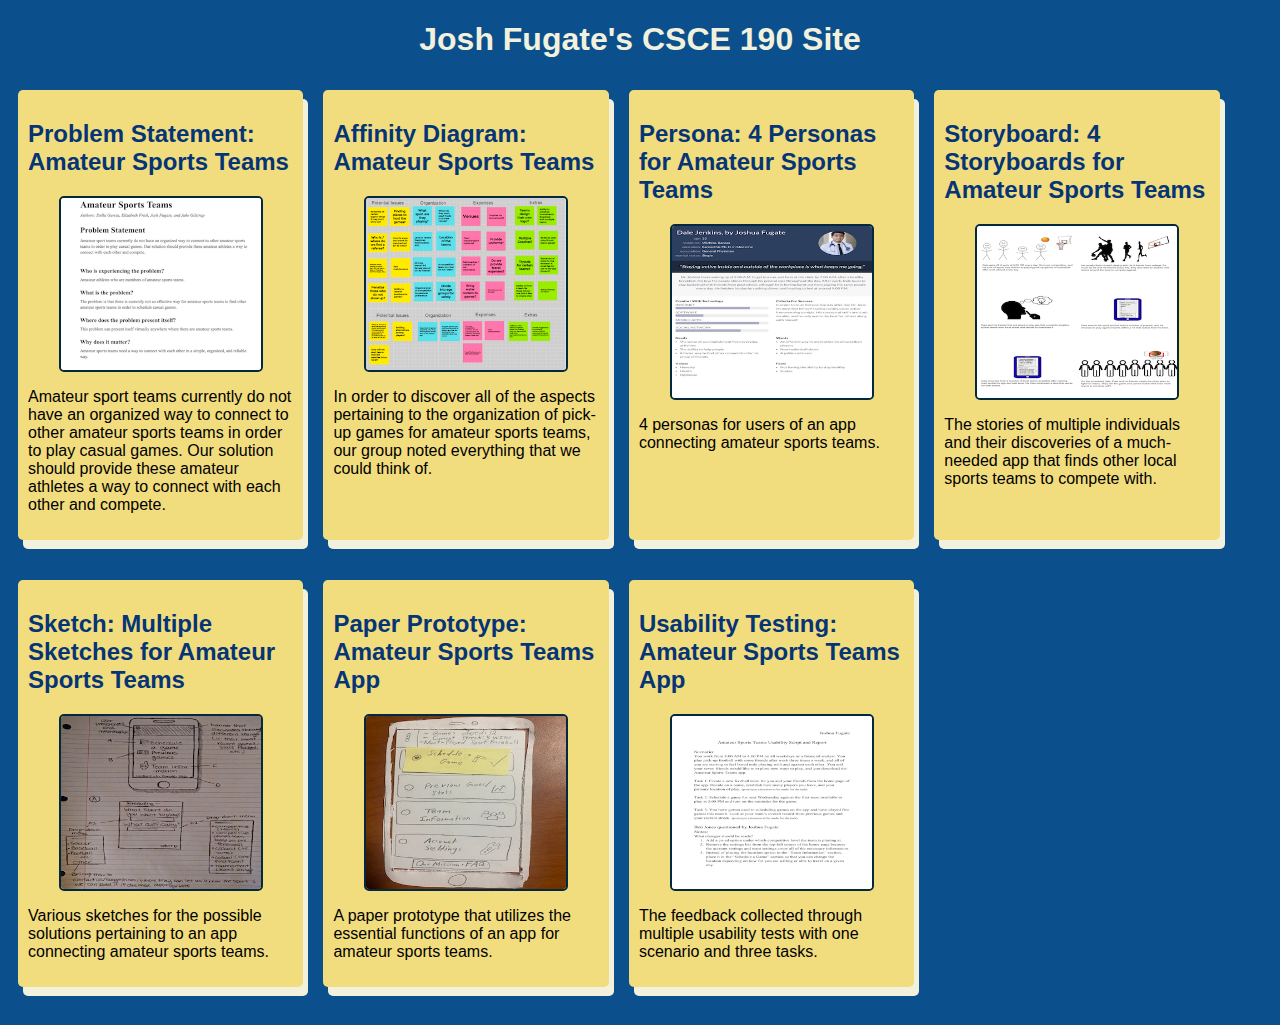
==== index.html @ d5a1d290 "Add files via upload" ====
<!DOCTYPE html>
    <html>
        <head>
            <title>CSCE 190: Josh Fugate</title>
            <link rel="stylesheet" href="styles.css">
        </head>
        <body>
            <h1>Josh Fugate's CSCE 190 Site</h1>

        <div class="assignments"> 
            <!-- Problem Statement Assignment --> 
            <section class="assignment">
                <a href="files/problem-statement.pdf"><h2>Problem Statement: Amateur Sports Teams</h2></a>
                <a href="files/problem-statement.pdf"><img src="images/problem-statement.png"></a>
                    <p>
                        Amateur sport teams currently do not have an organized way to connect to other amateur sports teams in order to play casual games. Our solution should provide these amateur athletes a way to connect with each other and compete.
                    </p>
            </section>

            <!-- Affinity Diagram Assignment -->
            <section class="assignment">
                <a href="files/affinity-diagram.pdf"><h2>Affinity Diagram: Amateur Sports Teams</h2></a>
                <a href="files/affinity-diagram.pdf"><img src="images/affinity-diagram.png"></a>
                    <p>
                        In order to discover all of the aspects pertaining to the organization of pick-up games for amateur sports teams, our group noted everything that we could think of.
                    </p>
            </section>

            <!-- Persona Assignment -->
            <section class="assignment">
                <a href="files/persona.pdf"><h2>Persona: 4 Personas for Amateur Sports Teams</h2></a>
                <a href="files/persona.pdf"><img src="images/persona.png"></a>
                    <p>
                        4 personas for users of an app connecting amateur sports teams.
                    </p>
            </section>

            <!-- Storyboard Assignment -->
            <section class="assignment">
                <a href="files/story-board.pdf"><h2>Storyboard: 4 Storyboards for Amateur Sports Teams</h2></a>
                <a href="files/story-board.pdf"><img src="images/storyboard.png"></a>
                    <p>
                        The stories of multiple individuals and their discoveries of a much-needed app that finds other local sports teams to compete with.
                    </p>
            </section>

            <!-- Sketches Assignment -->
            <section class="assignment">
                <a href="files/sketch.pdf"><h2>Sketch: Multiple Sketches for Amateur Sports Teams</h2></a>
                <a href="files/sketch.pdf"><img src="images/sketch.png"></a>
                    <p>
                        Various sketches for the possible solutions pertaining to an app connecting amateur sports teams.
                    </p>
            </section>

            <!-- Paper Prototype Assignment -->
            <section class="assignment">
                <a href="https://www.youtube.com/watch?v=mbvHG2L5EU8"><h2>Paper Prototype: Amateur Sports Teams App</h2></a>
                <a href="https://www.youtube.com/watch?v=mbvHG2L5EU8"><img src="images/paper-prototype.png"></a>
                    <p>
                        A paper prototype that utilizes the essential functions of an app for amateur sports teams.
                    </p>
            </section>

            <!-- Usability Testing Script Assignment -->
            <section class="assignment">
                <a href="files/usability-testing-script.pdf"><h2>Usability Testing: Amateur Sports Teams App</h2></a>
                <a href="files/usability-testing-script.pdf"><img src="images/usability-testing-script.png"></a>
                    <p>
                        The feedback collected through multiple usability tests with one scenario and three tasks.
                    </p>
            </section>
        </div>
    </body>
</html>
---- styles.css ----
body {
    background:#0B508C;
    font-family:Arial, Helvetica, sans-serif;
}

.assignments {
    display:flex;
    flex-wrap:wrap;
}

.assignment {
    width:21%;
    padding:10px;
    margin:10px;
    margin-bottom: 30px;
    background:#F2DD7E;
    border-radius:5px;
    box-shadow: 5px 9px #F2F1DE;
}

.assignment img {
    width:200px;
    border: 2px solid#032940;
    margin-right:20px;
    border-radius:5px;
    display:block;
    margin:auto;
}

h1 {
    color:#F2F1DE;
    text-align:center;
}

a {
    text-decoration:none;
    color:#053576;
}

.assignment a:hover {
    color:#F2F1DE;
}
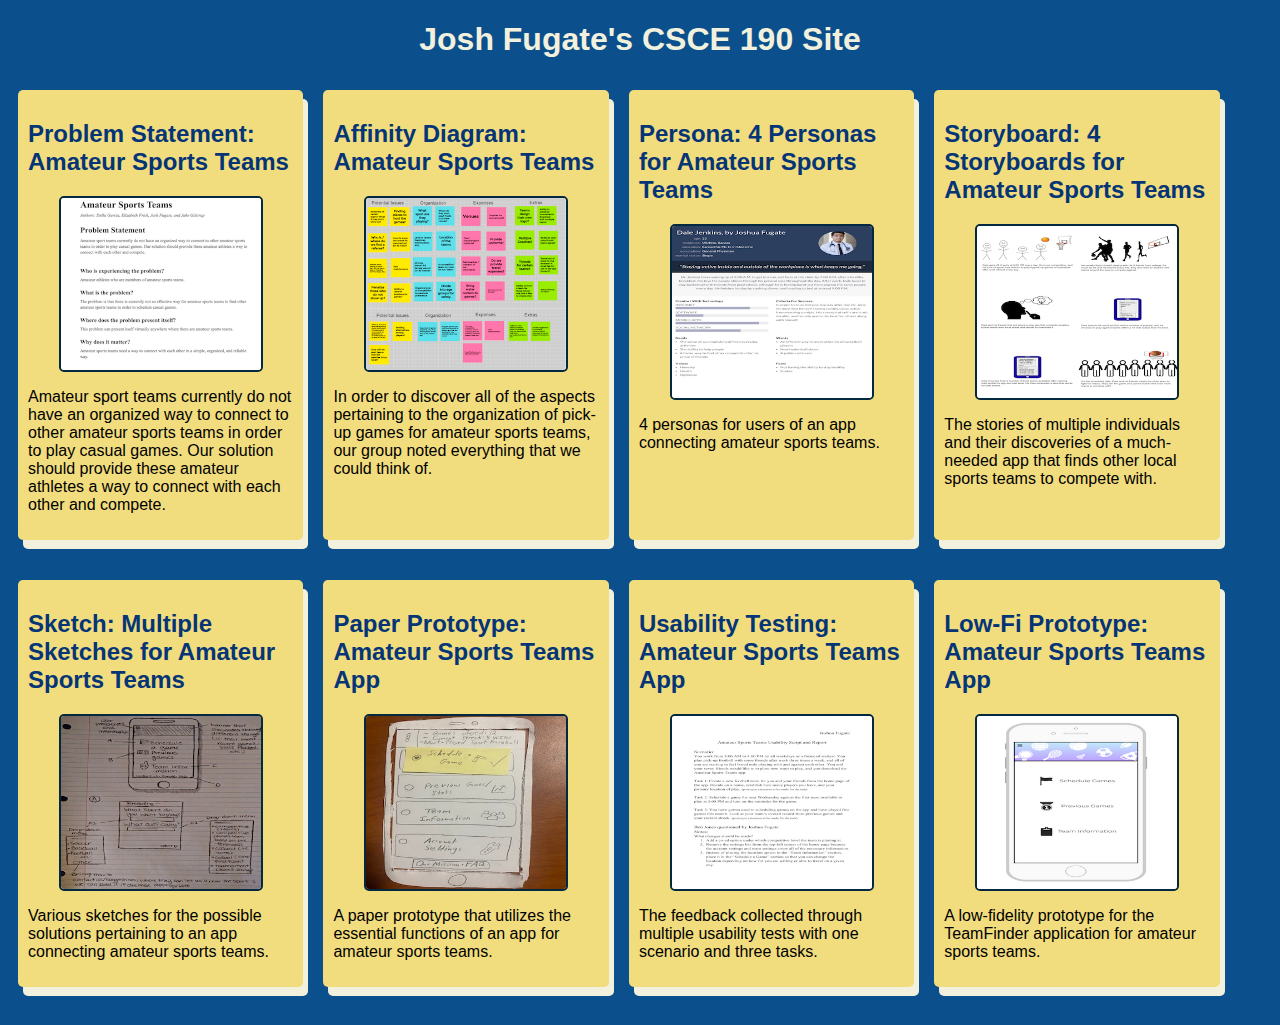
==== commit 696a1817: "Add files via upload" ====
--- a/index.html
+++ b/index.html
@@ -70,6 +70,15 @@
                         The feedback collected through multiple usability tests with one scenario and three tasks.
                     </p>
             </section>
+
+            <!-- Low-fi Prototype Assignment -->
+            <section class="assignment">
+                <a href="low-fi-prototype/index.html"><h2>Low-Fi Prototype: Amateur Sports Teams App</h2></a>
+                <a href="low-fi-prototype/index.html"><img src="images/low-fi-prototype.png"></a>
+                    <p>
+                        A low-fidelity prototype for the TeamFinder application for amateur sports teams.
+                    </p>
+            </section>
         </div>
     </body>
 </html>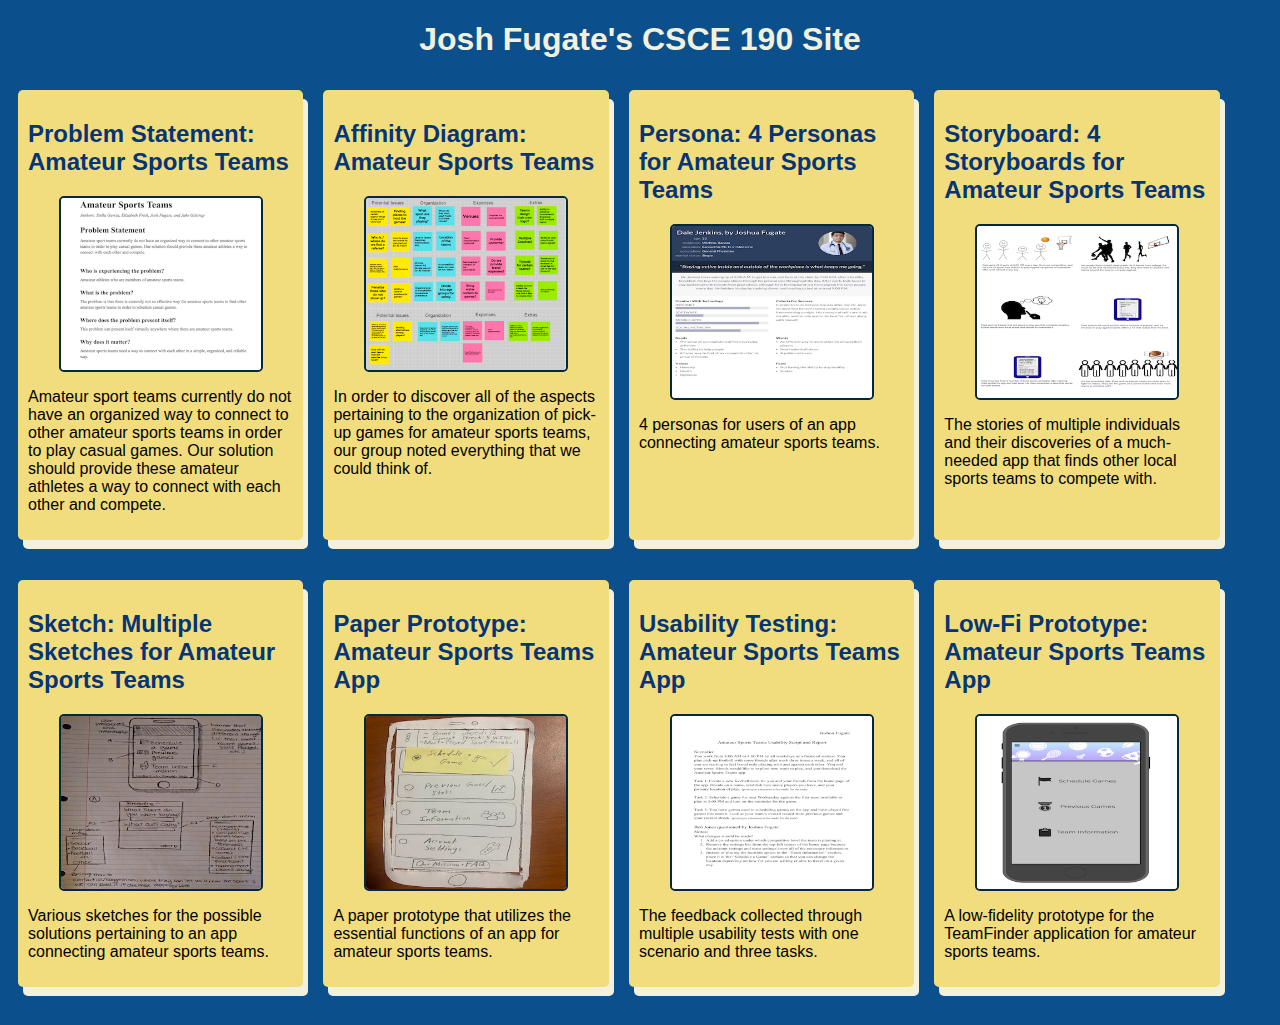
==== commit fef39ea3: "Add files via upload" ====
--- a/index.html
+++ b/index.html
@@ -73,8 +73,8 @@
 
             <!-- Low-fi Prototype Assignment -->
             <section class="assignment">
-                <a href="low-fi-prototype/index.html"><h2>Low-Fi Prototype: Amateur Sports Teams App</h2></a>
-                <a href="low-fi-prototype/index.html"><img src="images/low-fi-prototype.png"></a>
+                <a href="files/low-fi-prototype/index.html"><h2>Low-Fi Prototype: Amateur Sports Teams App</h2></a>
+                <a href="files/low-fi-prototype/index.html"><img src="images/low-fi-prototype.png"></a>
                     <p>
                         A low-fidelity prototype for the TeamFinder application for amateur sports teams.
                     </p>
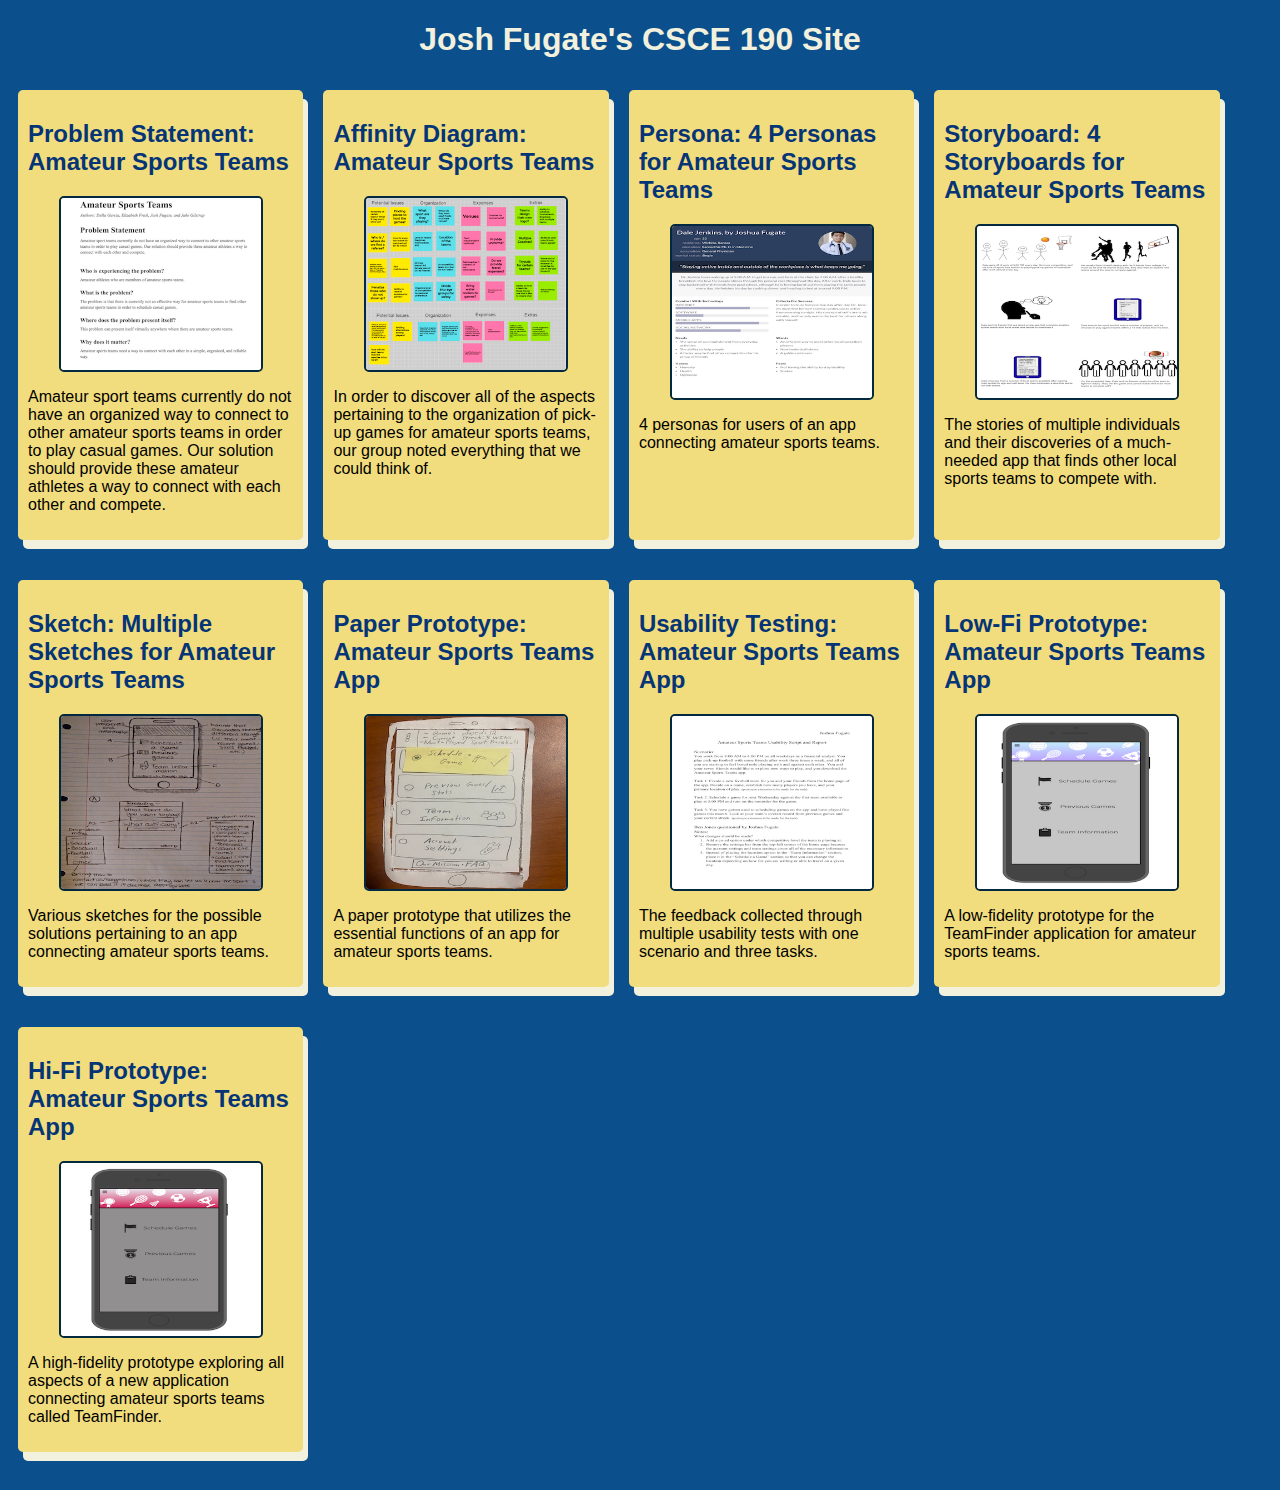
==== commit 4a7b57ed: "Add files via upload" ====
--- a/index.html
+++ b/index.html
@@ -79,6 +79,15 @@
                         A low-fidelity prototype for the TeamFinder application for amateur sports teams.
                     </p>
             </section>
+
+            <!-- Hi-fi Prototype Assignment -->
+            <section class="assignment">
+                <a href="files/hi-fi-prototype/index.html"><h2>Hi-Fi Prototype: Amateur Sports Teams App</h2></a>
+                <a href="files/hi-fi-prototype/index.html"><img src="images/hi-fi-prototype.png"></a>
+                    <p>
+                        A high-fidelity prototype exploring all aspects of a new application connecting amateur sports teams called TeamFinder.
+                    </p>
+            </section>
         </div>
     </body>
 </html>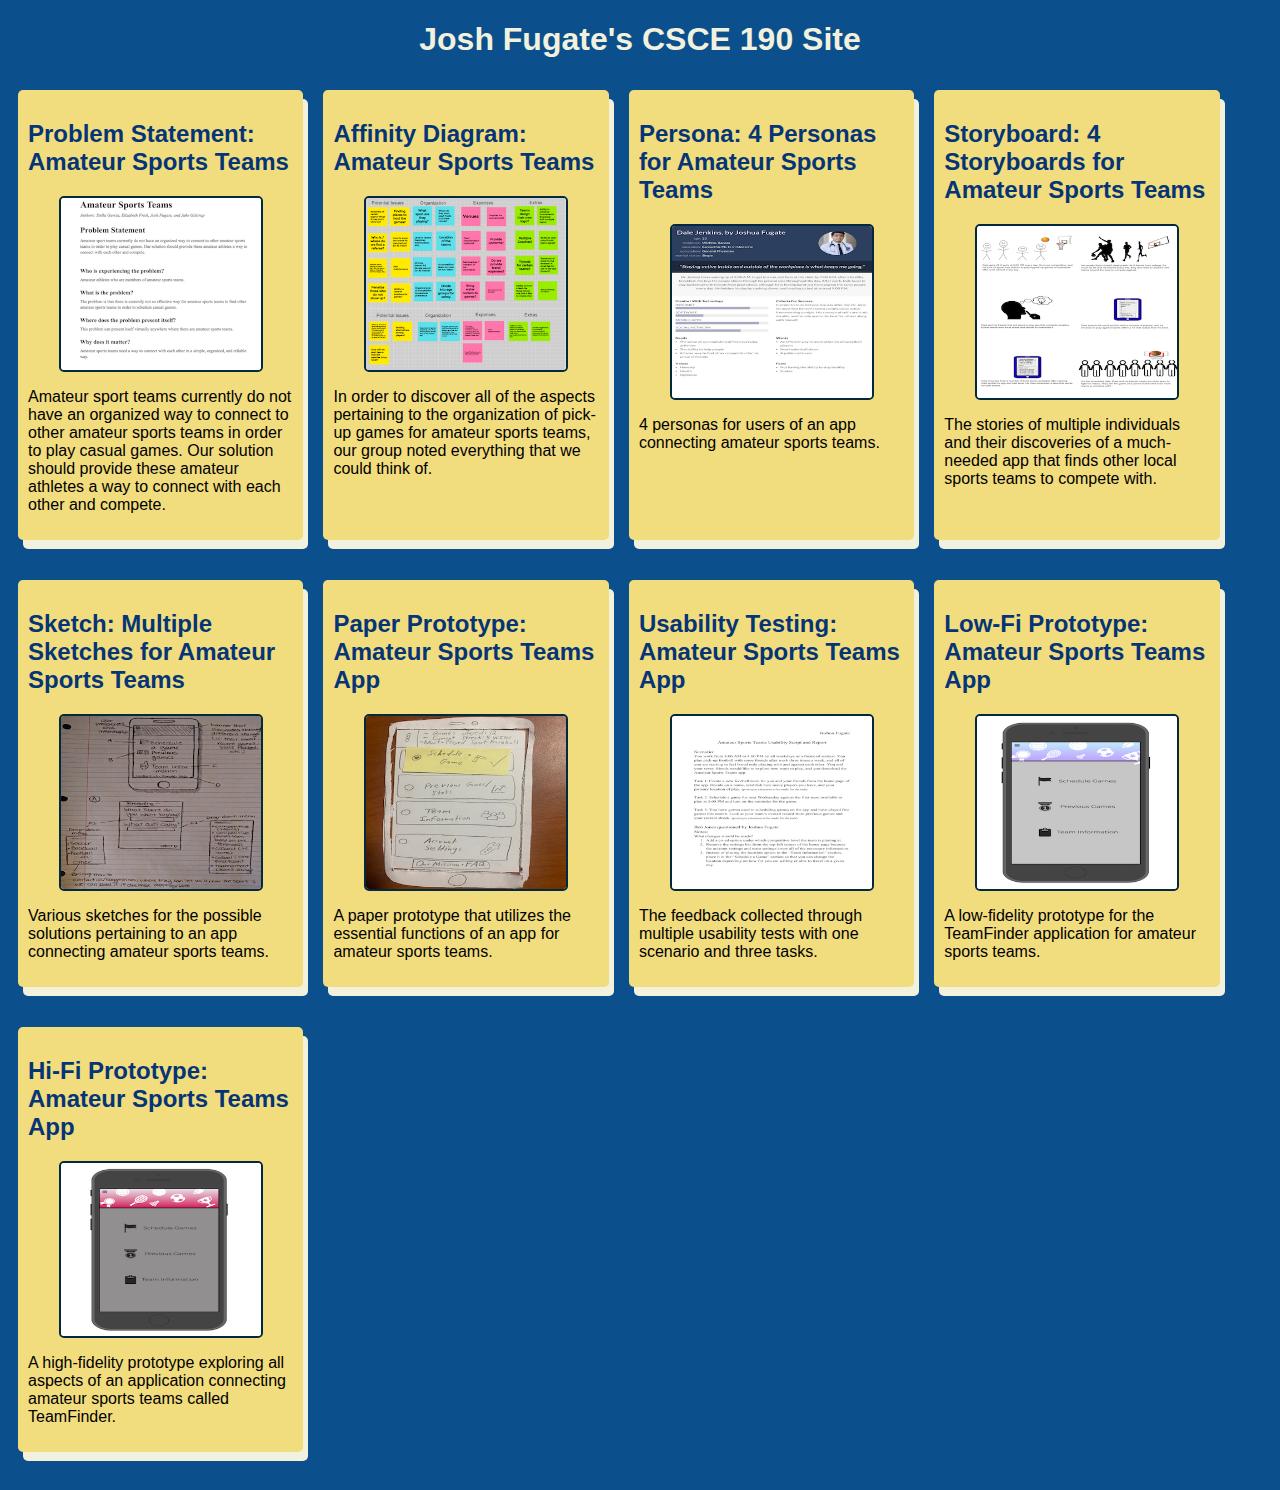
==== commit c2181300: "Add files via upload" ====
--- a/index.html
+++ b/index.html
@@ -85,7 +85,7 @@
                 <a href="files/hi-fi-prototype/index.html"><h2>Hi-Fi Prototype: Amateur Sports Teams App</h2></a>
                 <a href="files/hi-fi-prototype/index.html"><img src="images/hi-fi-prototype.png"></a>
                     <p>
-                        A high-fidelity prototype exploring all aspects of a new application connecting amateur sports teams called TeamFinder.
+                        A high-fidelity prototype exploring all aspects of an application connecting amateur sports teams called TeamFinder.
                     </p>
             </section>
         </div>
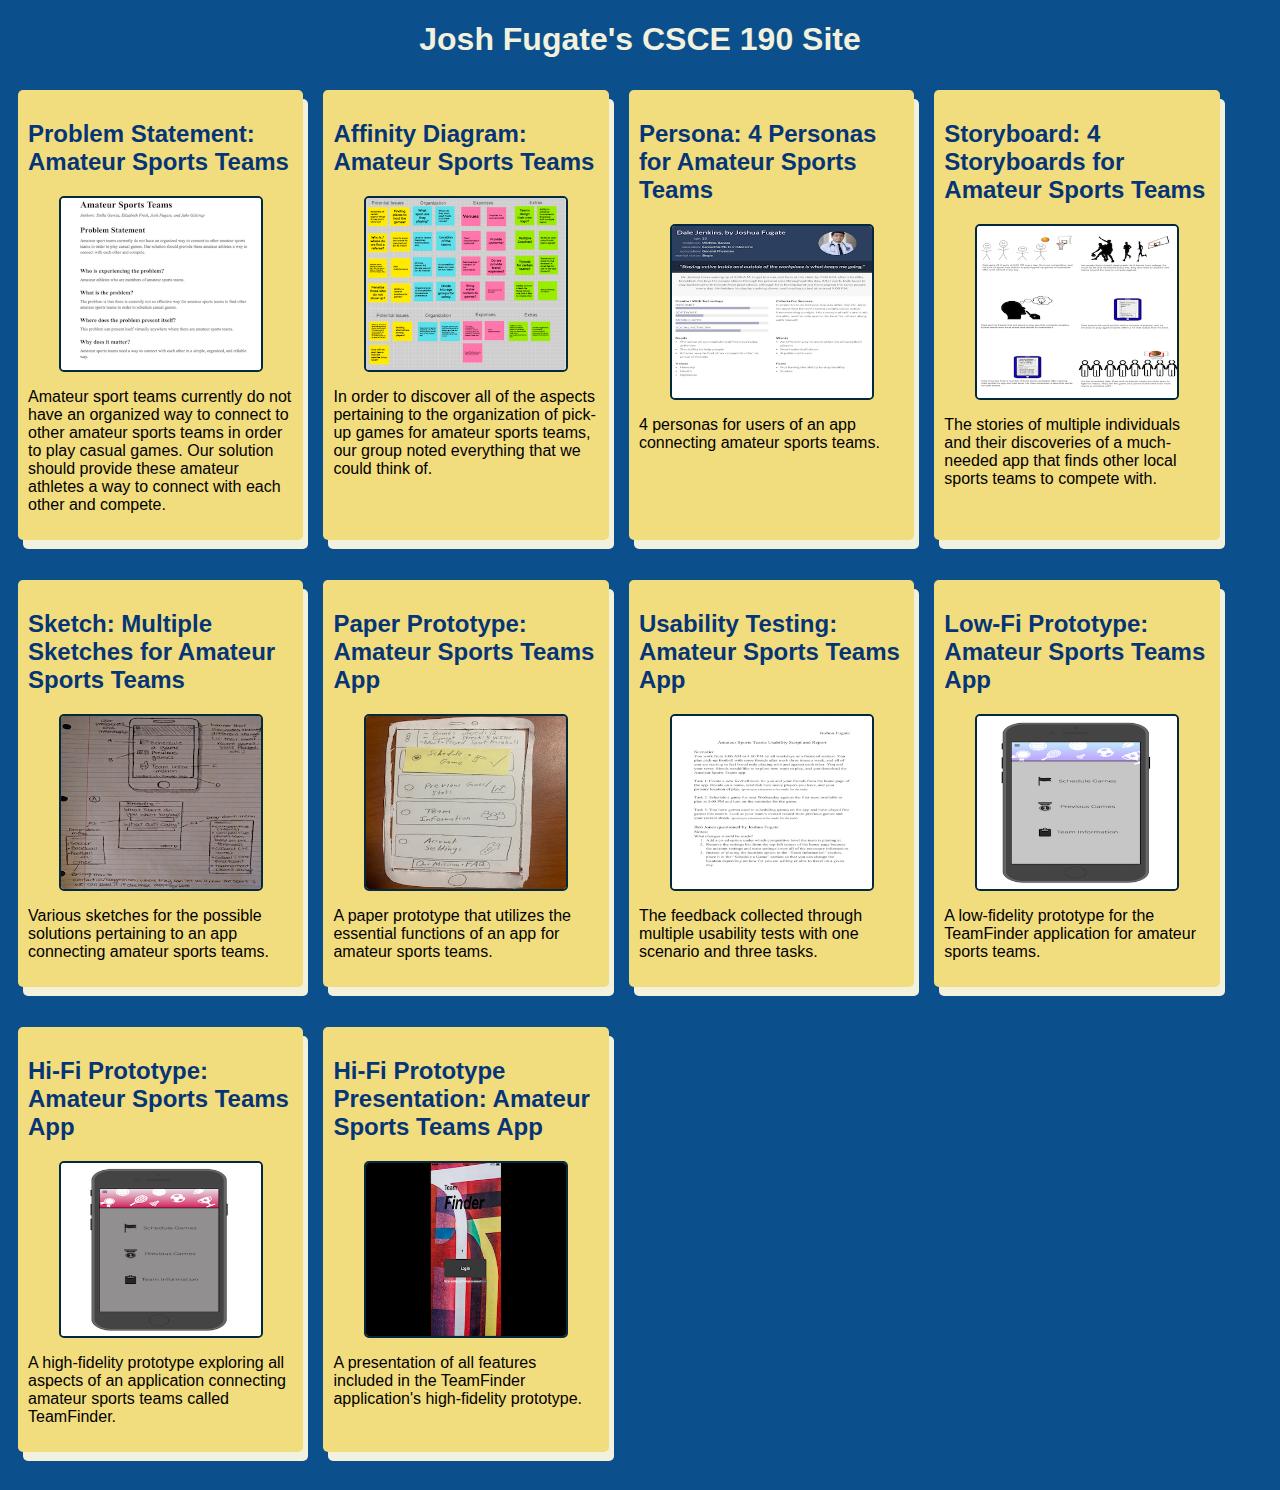
==== commit ba72bad2: "Add files via upload" ====
--- a/index.html
+++ b/index.html
@@ -88,6 +88,15 @@
                         A high-fidelity prototype exploring all aspects of an application connecting amateur sports teams called TeamFinder.
                     </p>
             </section>
+
+            <!-- Hi-fi Prototype Presentation Assignment -->
+            <section class="assignment">
+                <a href="https://www.youtube.com/watch?v=O3OfMmxfZEg"><h2>Hi-Fi Prototype Presentation: Amateur Sports Teams App</h2></a>
+                <a href="https://www.youtube.com/watch?v=O3OfMmxfZEg"><img src="images/final-presentation.png"></a>
+                    <p>
+                        A presentation of all features included in the TeamFinder application's high-fidelity prototype.
+                    </p>
+            </section>
         </div>
     </body>
 </html>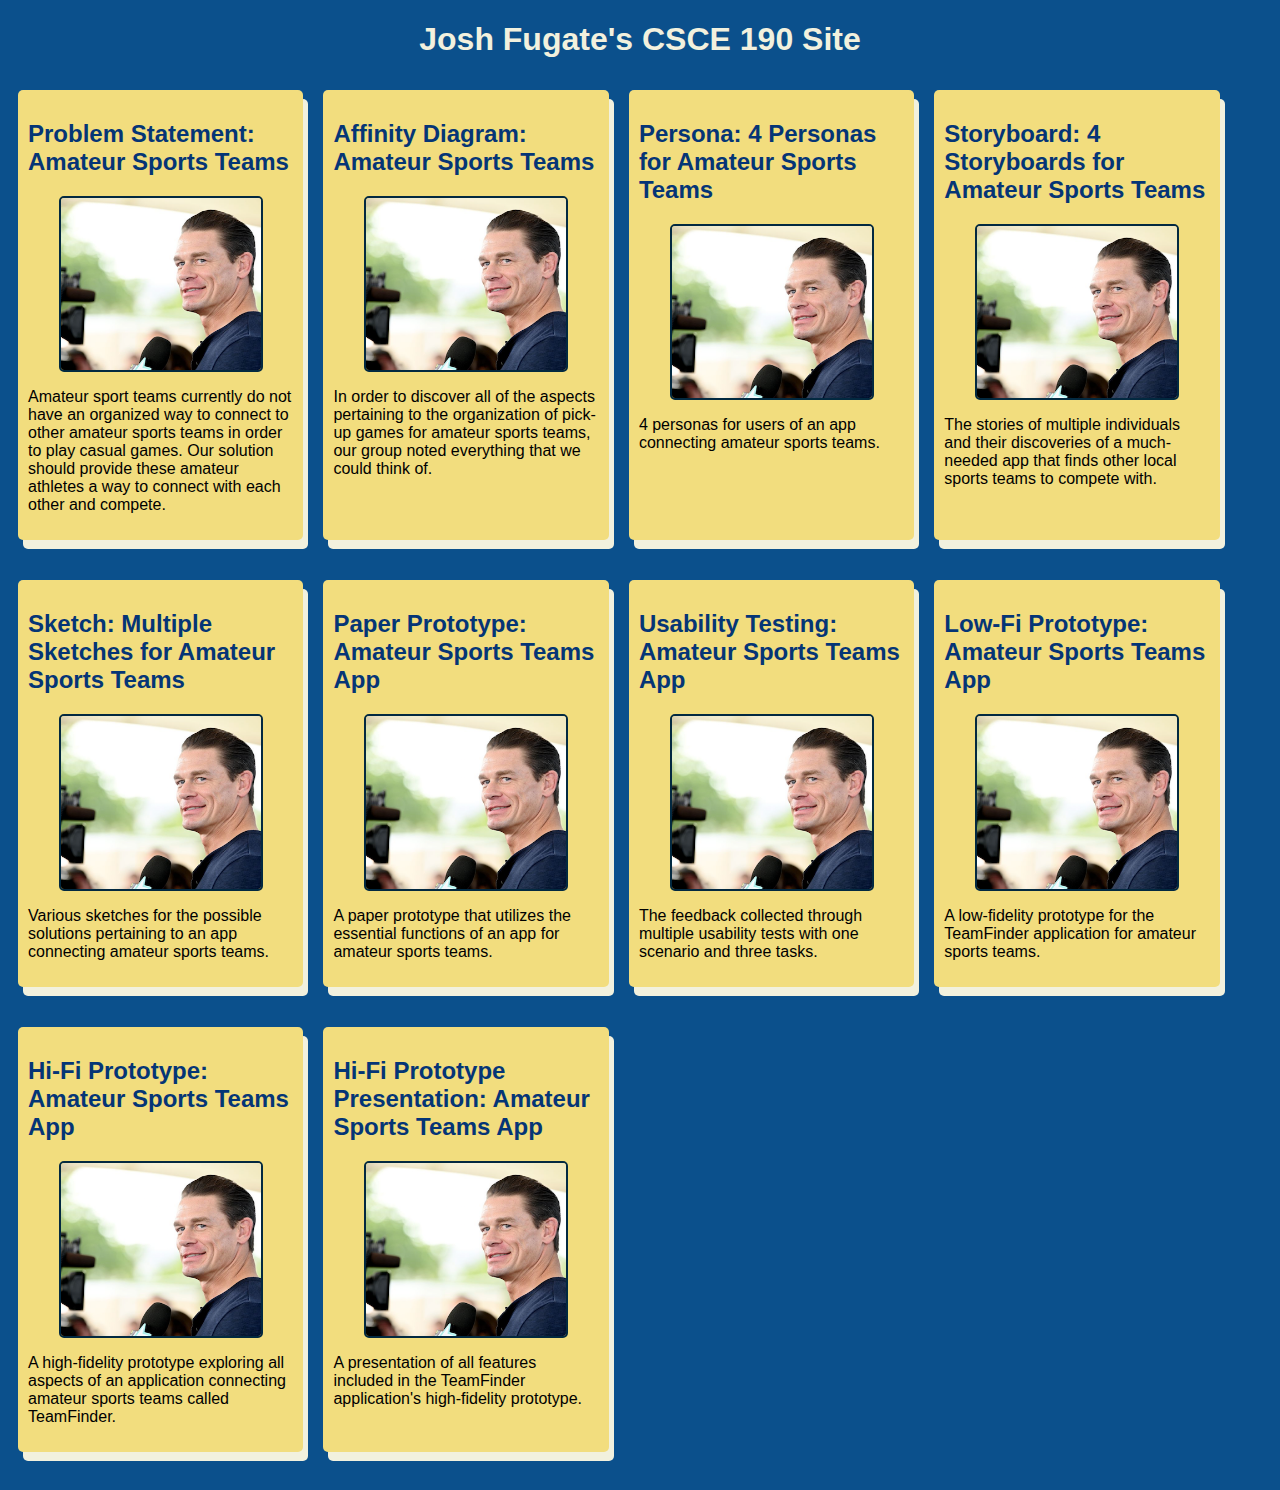
==== commit f403b5bf: "Add files via upload" ====
--- a/index.html
+++ b/index.html
@@ -11,7 +11,7 @@
             <!-- Problem Statement Assignment --> 
             <section class="assignment">
                 <a href="files/problem-statement.pdf"><h2>Problem Statement: Amateur Sports Teams</h2></a>
-                <a href="files/problem-statement.pdf"><img src="images/problem-statement.png"></a>
+                <a href="files/problem-statement.pdf"><img src="images/john-cena.png"></a>
                     <p>
                         Amateur sport teams currently do not have an organized way to connect to other amateur sports teams in order to play casual games. Our solution should provide these amateur athletes a way to connect with each other and compete.
                     </p>
@@ -20,7 +20,7 @@
             <!-- Affinity Diagram Assignment -->
             <section class="assignment">
                 <a href="files/affinity-diagram.pdf"><h2>Affinity Diagram: Amateur Sports Teams</h2></a>
-                <a href="files/affinity-diagram.pdf"><img src="images/affinity-diagram.png"></a>
+                <a href="files/affinity-diagram.pdf"><img src="images/john-cena.png"></a>
                     <p>
                         In order to discover all of the aspects pertaining to the organization of pick-up games for amateur sports teams, our group noted everything that we could think of.
                     </p>
@@ -29,7 +29,7 @@
             <!-- Persona Assignment -->
             <section class="assignment">
                 <a href="files/persona.pdf"><h2>Persona: 4 Personas for Amateur Sports Teams</h2></a>
-                <a href="files/persona.pdf"><img src="images/persona.png"></a>
+                <a href="files/persona.pdf"><img src="images/john-cena.png"></a>
                     <p>
                         4 personas for users of an app connecting amateur sports teams.
                     </p>
@@ -38,7 +38,7 @@
             <!-- Storyboard Assignment -->
             <section class="assignment">
                 <a href="files/story-board.pdf"><h2>Storyboard: 4 Storyboards for Amateur Sports Teams</h2></a>
-                <a href="files/story-board.pdf"><img src="images/storyboard.png"></a>
+                <a href="files/story-board.pdf"><img src="images/john-cena.png"></a>
                     <p>
                         The stories of multiple individuals and their discoveries of a much-needed app that finds other local sports teams to compete with.
                     </p>
@@ -47,7 +47,7 @@
             <!-- Sketches Assignment -->
             <section class="assignment">
                 <a href="files/sketch.pdf"><h2>Sketch: Multiple Sketches for Amateur Sports Teams</h2></a>
-                <a href="files/sketch.pdf"><img src="images/sketch.png"></a>
+                <a href="files/sketch.pdf"><img src="images/john-cena.png"></a>
                     <p>
                         Various sketches for the possible solutions pertaining to an app connecting amateur sports teams.
                     </p>
@@ -56,7 +56,7 @@
             <!-- Paper Prototype Assignment -->
             <section class="assignment">
                 <a href="https://www.youtube.com/watch?v=mbvHG2L5EU8"><h2>Paper Prototype: Amateur Sports Teams App</h2></a>
-                <a href="https://www.youtube.com/watch?v=mbvHG2L5EU8"><img src="images/paper-prototype.png"></a>
+                <a href="https://www.youtube.com/watch?v=mbvHG2L5EU8"><img src="images/john-cena.png"></a>
                     <p>
                         A paper prototype that utilizes the essential functions of an app for amateur sports teams.
                     </p>
@@ -65,7 +65,7 @@
             <!-- Usability Testing Script Assignment -->
             <section class="assignment">
                 <a href="files/usability-testing-script.pdf"><h2>Usability Testing: Amateur Sports Teams App</h2></a>
-                <a href="files/usability-testing-script.pdf"><img src="images/usability-testing-script.png"></a>
+                <a href="files/usability-testing-script.pdf"><img src="images/john-cena.png"></a>
                     <p>
                         The feedback collected through multiple usability tests with one scenario and three tasks.
                     </p>
@@ -74,7 +74,7 @@
             <!-- Low-fi Prototype Assignment -->
             <section class="assignment">
                 <a href="files/low-fi-prototype/index.html"><h2>Low-Fi Prototype: Amateur Sports Teams App</h2></a>
-                <a href="files/low-fi-prototype/index.html"><img src="images/low-fi-prototype.png"></a>
+                <a href="files/low-fi-prototype/index.html"><img src="images/john-cena.png"></a>
                     <p>
                         A low-fidelity prototype for the TeamFinder application for amateur sports teams.
                     </p>
@@ -83,7 +83,7 @@
             <!-- Hi-fi Prototype Assignment -->
             <section class="assignment">
                 <a href="files/hi-fi-prototype/index.html"><h2>Hi-Fi Prototype: Amateur Sports Teams App</h2></a>
-                <a href="files/hi-fi-prototype/index.html"><img src="images/hi-fi-prototype.png"></a>
+                <a href="files/hi-fi-prototype/index.html"><img src="images/john-cena.png"></a>
                     <p>
                         A high-fidelity prototype exploring all aspects of an application connecting amateur sports teams called TeamFinder.
                     </p>
@@ -92,7 +92,7 @@
             <!-- Hi-fi Prototype Presentation Assignment -->
             <section class="assignment">
                 <a href="https://www.youtube.com/watch?v=O3OfMmxfZEg"><h2>Hi-Fi Prototype Presentation: Amateur Sports Teams App</h2></a>
-                <a href="https://www.youtube.com/watch?v=O3OfMmxfZEg"><img src="images/final-presentation.png"></a>
+                <a href="https://www.youtube.com/watch?v=O3OfMmxfZEg"><img src="images/john-cena.png"></a>
                     <p>
                         A presentation of all features included in the TeamFinder application's high-fidelity prototype.
                     </p>
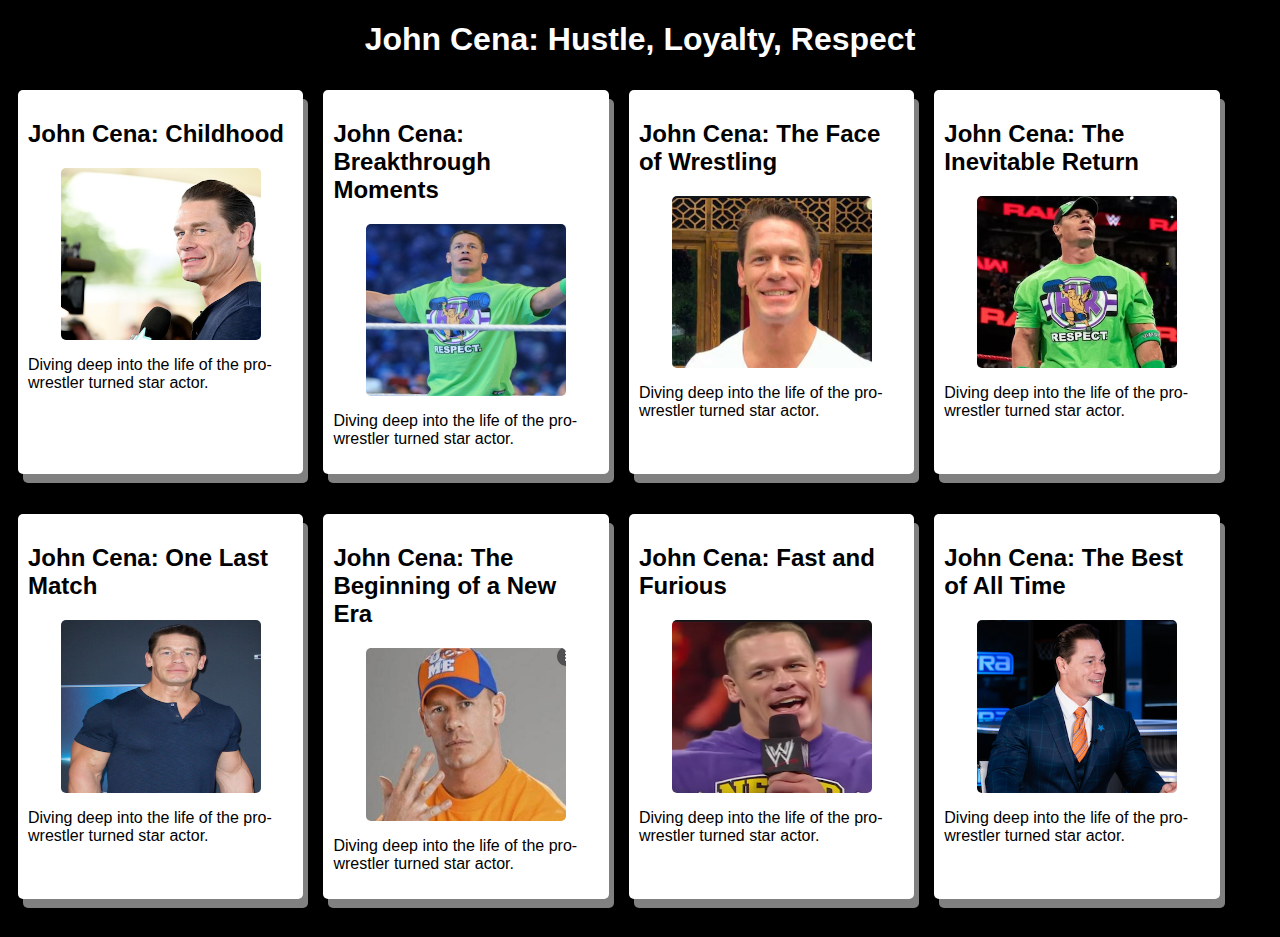
==== commit ebe340ab: "Add files via upload" ====
--- a/index.html
+++ b/index.html
@@ -1,100 +1,82 @@
     <!DOCTYPE html>
     <html>
         <head>
-            <title>CSCE 190: Josh Fugate</title>
+            <title>The Life of John Cena</title>
             <link rel="stylesheet" href="styles.css">
         </head>
         <body>
-            <h1>Josh Fugate's CSCE 190 Site</h1>
+            <h1>John Cena: Hustle, Loyalty, Respect</h1>
 
         <div class="assignments"> 
             <!-- Problem Statement Assignment --> 
             <section class="assignment">
-                <a href="files/problem-statement.pdf"><h2>Problem Statement: Amateur Sports Teams</h2></a>
-                <a href="files/problem-statement.pdf"><img src="images/john-cena.png"></a>
+                <a href="https://www.youtube.com/watch?v=FXtmpyUy8F8"><h2>John Cena: Childhood</h2></a>
+                <a href="https://www.youtube.com/watch?v=FXtmpyUy8F8"><img src="images/john-cena.png"></a>
                     <p>
-                        Amateur sport teams currently do not have an organized way to connect to other amateur sports teams in order to play casual games. Our solution should provide these amateur athletes a way to connect with each other and compete.
+                        Diving deep into the life of the pro-wrestler turned star actor.
                     </p>
             </section>
 
             <!-- Affinity Diagram Assignment -->
             <section class="assignment">
-                <a href="files/affinity-diagram.pdf"><h2>Affinity Diagram: Amateur Sports Teams</h2></a>
-                <a href="files/affinity-diagram.pdf"><img src="images/john-cena.png"></a>
+                <a href="https://www.youtube.com/watch?v=FXtmpyUy8F8"><h2>John Cena: Breakthrough Moments</h2></a>
+                <a href="https://www.youtube.com/watch?v=FXtmpyUy8F8"><img src="images/john-cena1.png"></a>
                     <p>
-                        In order to discover all of the aspects pertaining to the organization of pick-up games for amateur sports teams, our group noted everything that we could think of.
+                        Diving deep into the life of the pro-wrestler turned star actor.                    
                     </p>
             </section>
 
             <!-- Persona Assignment -->
             <section class="assignment">
-                <a href="files/persona.pdf"><h2>Persona: 4 Personas for Amateur Sports Teams</h2></a>
-                <a href="files/persona.pdf"><img src="images/john-cena.png"></a>
+                <a href="https://www.youtube.com/watch?v=FXtmpyUy8F8"><h2>John Cena: The Face of Wrestling</h2></a>
+                <a href="https://www.youtube.com/watch?v=FXtmpyUy8F8"><img src="images/john-cena2.png"></a>
                     <p>
-                        4 personas for users of an app connecting amateur sports teams.
+                        Diving deep into the life of the pro-wrestler turned star actor.
                     </p>
             </section>
 
             <!-- Storyboard Assignment -->
             <section class="assignment">
-                <a href="files/story-board.pdf"><h2>Storyboard: 4 Storyboards for Amateur Sports Teams</h2></a>
-                <a href="files/story-board.pdf"><img src="images/john-cena.png"></a>
+                <a href="https://www.youtube.com/watch?v=FXtmpyUy8F8"><h2>John Cena: The Inevitable Return</h2></a>
+                <a href="https://www.youtube.com/watch?v=FXtmpyUy8F8"><img src="images/john-cena3.png"></a>
                     <p>
-                        The stories of multiple individuals and their discoveries of a much-needed app that finds other local sports teams to compete with.
+                        Diving deep into the life of the pro-wrestler turned star actor.
                     </p>
             </section>
 
             <!-- Sketches Assignment -->
             <section class="assignment">
-                <a href="files/sketch.pdf"><h2>Sketch: Multiple Sketches for Amateur Sports Teams</h2></a>
-                <a href="files/sketch.pdf"><img src="images/john-cena.png"></a>
+                <a href="https://www.youtube.com/watch?v=FXtmpyUy8F8"><h2>John Cena: One Last Match</h2></a>
+                <a href="https://www.youtube.com/watch?v=FXtmpyUy8F8"><img src="images/john-cena4.png"></a>
                     <p>
-                        Various sketches for the possible solutions pertaining to an app connecting amateur sports teams.
+                        Diving deep into the life of the pro-wrestler turned star actor.                    
                     </p>
             </section>
 
             <!-- Paper Prototype Assignment -->
             <section class="assignment">
-                <a href="https://www.youtube.com/watch?v=mbvHG2L5EU8"><h2>Paper Prototype: Amateur Sports Teams App</h2></a>
-                <a href="https://www.youtube.com/watch?v=mbvHG2L5EU8"><img src="images/john-cena.png"></a>
+                <a href="https://www.youtube.com/watch?v=FXtmpyUy8F8"><h2>John Cena: The Beginning of a New Era</h2></a>
+                <a href="https://www.youtube.com/watch?v=FXtmpyUy8F8"><img src="images/john-cena5.png"></a>
                     <p>
-                        A paper prototype that utilizes the essential functions of an app for amateur sports teams.
+                        Diving deep into the life of the pro-wrestler turned star actor.                    
                     </p>
             </section>
 
             <!-- Usability Testing Script Assignment -->
             <section class="assignment">
-                <a href="files/usability-testing-script.pdf"><h2>Usability Testing: Amateur Sports Teams App</h2></a>
-                <a href="files/usability-testing-script.pdf"><img src="images/john-cena.png"></a>
+                <a href="https://www.youtube.com/watch?v=FXtmpyUy8F8"><h2>John Cena: Fast and Furious</h2></a>
+                <a href="https://www.youtube.com/watch?v=FXtmpyUy8F8"><img src="images/john-cena6.png"></a>
                     <p>
-                        The feedback collected through multiple usability tests with one scenario and three tasks.
+                        Diving deep into the life of the pro-wrestler turned star actor.                    
                     </p>
             </section>
 
             <!-- Low-fi Prototype Assignment -->
             <section class="assignment">
-                <a href="files/low-fi-prototype/index.html"><h2>Low-Fi Prototype: Amateur Sports Teams App</h2></a>
-                <a href="files/low-fi-prototype/index.html"><img src="images/john-cena.png"></a>
+                <a href="https://www.youtube.com/watch?v=FXtmpyUy8F8"><h2>John Cena: The Best of All Time</h2></a>
+                <a href="https://www.youtube.com/watch?v=FXtmpyUy8F8"><img src="images/john-cena7.png"></a>
                     <p>
-                        A low-fidelity prototype for the TeamFinder application for amateur sports teams.
-                    </p>
-            </section>
-
-            <!-- Hi-fi Prototype Assignment -->
-            <section class="assignment">
-                <a href="files/hi-fi-prototype/index.html"><h2>Hi-Fi Prototype: Amateur Sports Teams App</h2></a>
-                <a href="files/hi-fi-prototype/index.html"><img src="images/john-cena.png"></a>
-                    <p>
-                        A high-fidelity prototype exploring all aspects of an application connecting amateur sports teams called TeamFinder.
-                    </p>
-            </section>
-
-            <!-- Hi-fi Prototype Presentation Assignment -->
-            <section class="assignment">
-                <a href="https://www.youtube.com/watch?v=O3OfMmxfZEg"><h2>Hi-Fi Prototype Presentation: Amateur Sports Teams App</h2></a>
-                <a href="https://www.youtube.com/watch?v=O3OfMmxfZEg"><img src="images/john-cena.png"></a>
-                    <p>
-                        A presentation of all features included in the TeamFinder application's high-fidelity prototype.
+                        Diving deep into the life of the pro-wrestler turned star actor.                    
                     </p>
             </section>
         </div>
--- a/styles.css
+++ b/styles.css
@@ -1,5 +1,5 @@
 body {
-    background:#0B508C;
+    background:BLACK;
     font-family:Arial, Helvetica, sans-serif;
 }
 
@@ -13,14 +13,14 @@
     padding:10px;
     margin:10px;
     margin-bottom: 30px;
-    background:#F2DD7E;
+    background:WHITE;
     border-radius:5px;
-    box-shadow: 5px 9px #F2F1DE;
+    box-shadow: 5px 9px GRAY;
 }
 
 .assignment img {
     width:200px;
-    border: 2px solid#032940;
+    border: 2px BLACK;
     margin-right:20px;
     border-radius:5px;
     display:block;
@@ -28,15 +28,15 @@
 }
 
 h1 {
-    color:#F2F1DE;
+    color:WHITE;
     text-align:center;
 }
 
 a {
     text-decoration:none;
-    color:#053576;
+    color:BLACK;
 }
 
 .assignment a:hover {
-    color:#F2F1DE;
+    color:WHITE;
 }